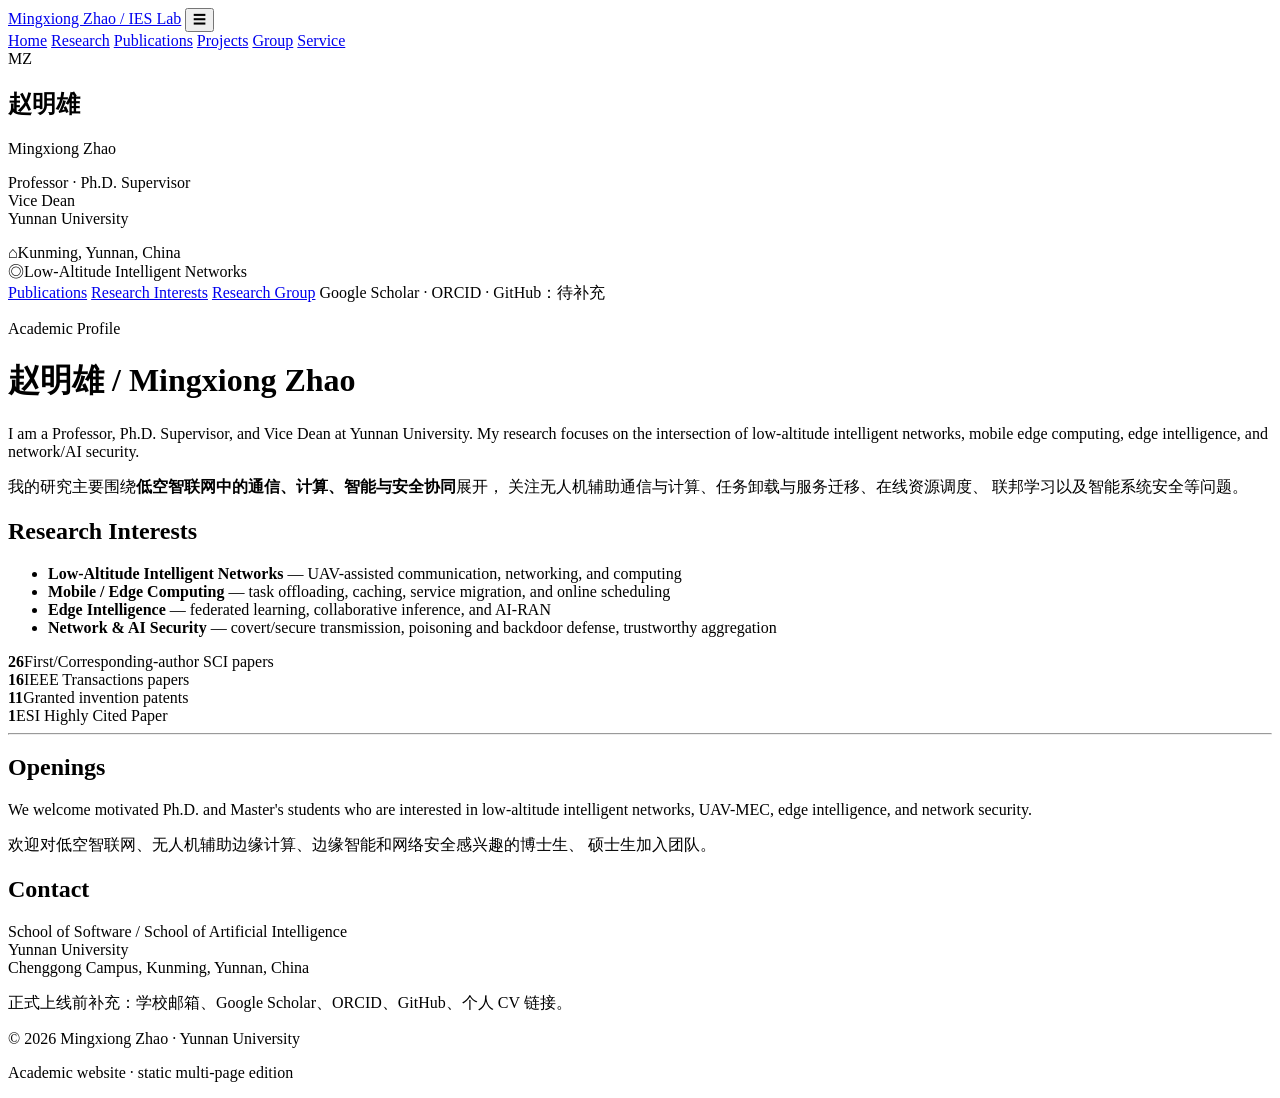
==== index.html @ ae53c0a4 "Add academic homepage" ====
<!doctype html>
<html lang="zh-CN">
<head>
  <meta charset="utf-8">
  <meta name="viewport" content="width=device-width,initial-scale=1">
  <meta name="description" content="Mingxiong Zhao - Professor at Yunnan University. Research on low-altitude intelligent networks, UAV-MEC, edge intelligence and security.">
  <title>Home | Mingxiong Zhao</title>
  <link rel="stylesheet" href="assets/css/main.css">
</head>
<body>
<header class="site-header">
  <div class="navbar">
    <a class="site-title" href="index.html">Mingxiong Zhao <span>/ IES Lab</span></a>
    <button class="menu-btn" aria-label="Toggle navigation" aria-expanded="false">☰</button>
    <nav class="nav-links"><a href="index.html" class="active">Home</a>
<a href="research/">Research</a>
<a href="publications/">Publications</a>
<a href="projects/">Projects</a>
<a href="group/">Group</a>
<a href="service/">Service</a></nav>
  </div>
</header>

<div class="layout">
  <aside class="sidebar">
    <div class="sidebar-inner">
      <div class="avatar" aria-label="Profile photo placeholder">MZ</div>
      <div>
        <h2>赵明雄</h2>
        <p class="name-en">Mingxiong Zhao</p>
        <p class="role">Professor · Ph.D. Supervisor<br>Vice Dean<br>Yunnan University</p>
      </div>
      <div class="sidebar-meta">
        <div class="meta-row"><span class="meta-label">⌂</span><span>Kunming, Yunnan, China</span></div>
        <div class="meta-row"><span class="meta-label">◎</span><span>Low-Altitude Intelligent Networks</span></div>
      </div>
      <div class="sidebar-links">
        <a href="publications/">Publications</a>
        <a href="research/">Research Interests</a>
        <a href="group/">Research Group</a>
        <span class="muted">Google Scholar · ORCID · GitHub：待补充</span>
      </div>
    </div>
  </aside>
  <main class="content">
    
<p class="smallcaps">Academic Profile</p>
<h1>赵明雄 / Mingxiong Zhao</h1>

<p class="lead">
I am a Professor, Ph.D. Supervisor, and Vice Dean at Yunnan University.
My research focuses on the intersection of low-altitude intelligent networks,
mobile edge computing, edge intelligence, and network/AI security.
</p>

<p>
我的研究主要围绕<strong>低空智联网中的通信、计算、智能与安全协同</strong>展开，
关注无人机辅助通信与计算、任务卸载与服务迁移、在线资源调度、
联邦学习以及智能系统安全等问题。
</p>

<h2>Research Interests</h2>
<ul class="interests">
  <li><strong>Low-Altitude Intelligent Networks</strong> — UAV-assisted communication, networking, and computing</li>
  <li><strong>Mobile / Edge Computing</strong> — task offloading, caching, service migration, and online scheduling</li>
  <li><strong>Edge Intelligence</strong> — federated learning, collaborative inference, and AI-RAN</li>
  <li><strong>Network & AI Security</strong> — covert/secure transmission, poisoning and backdoor defense, trustworthy aggregation</li>
</ul>

<div class="quick-stats">
  <div class="stat"><strong>26</strong><span>First/Corresponding-author SCI papers</span></div>
  <div class="stat"><strong>16</strong><span>IEEE Transactions papers</span></div>
  <div class="stat"><strong>11</strong><span>Granted invention patents</span></div>
  <div class="stat"><strong>1</strong><span>ESI Highly Cited Paper</span></div>
</div>

<hr class="rule">

<h2>Openings</h2>
<div class="notice">
  <p>
  We welcome motivated Ph.D. and Master's students who are interested in
  low-altitude intelligent networks, UAV-MEC, edge intelligence, and network security.
  </p>
  <p>
  欢迎对低空智联网、无人机辅助边缘计算、边缘智能和网络安全感兴趣的博士生、
  硕士生加入团队。
  </p>
</div>

<h2>Contact</h2>
<p>
School of Software / School of Artificial Intelligence<br>
Yunnan University<br>
Chenggong Campus, Kunming, Yunnan, China
</p>
<p class="muted">正式上线前补充：学校邮箱、Google Scholar、ORCID、GitHub、个人 CV 链接。</p>

  </main>
</div>

<footer class="footer">
  <div class="footer-inner">
    <p>© 2026 Mingxiong Zhao · Yunnan University</p>
    <p>Academic website · static multi-page edition</p>
  </div>
</footer>
<script src="assets/js/main.js"></script>
</body>
</html>
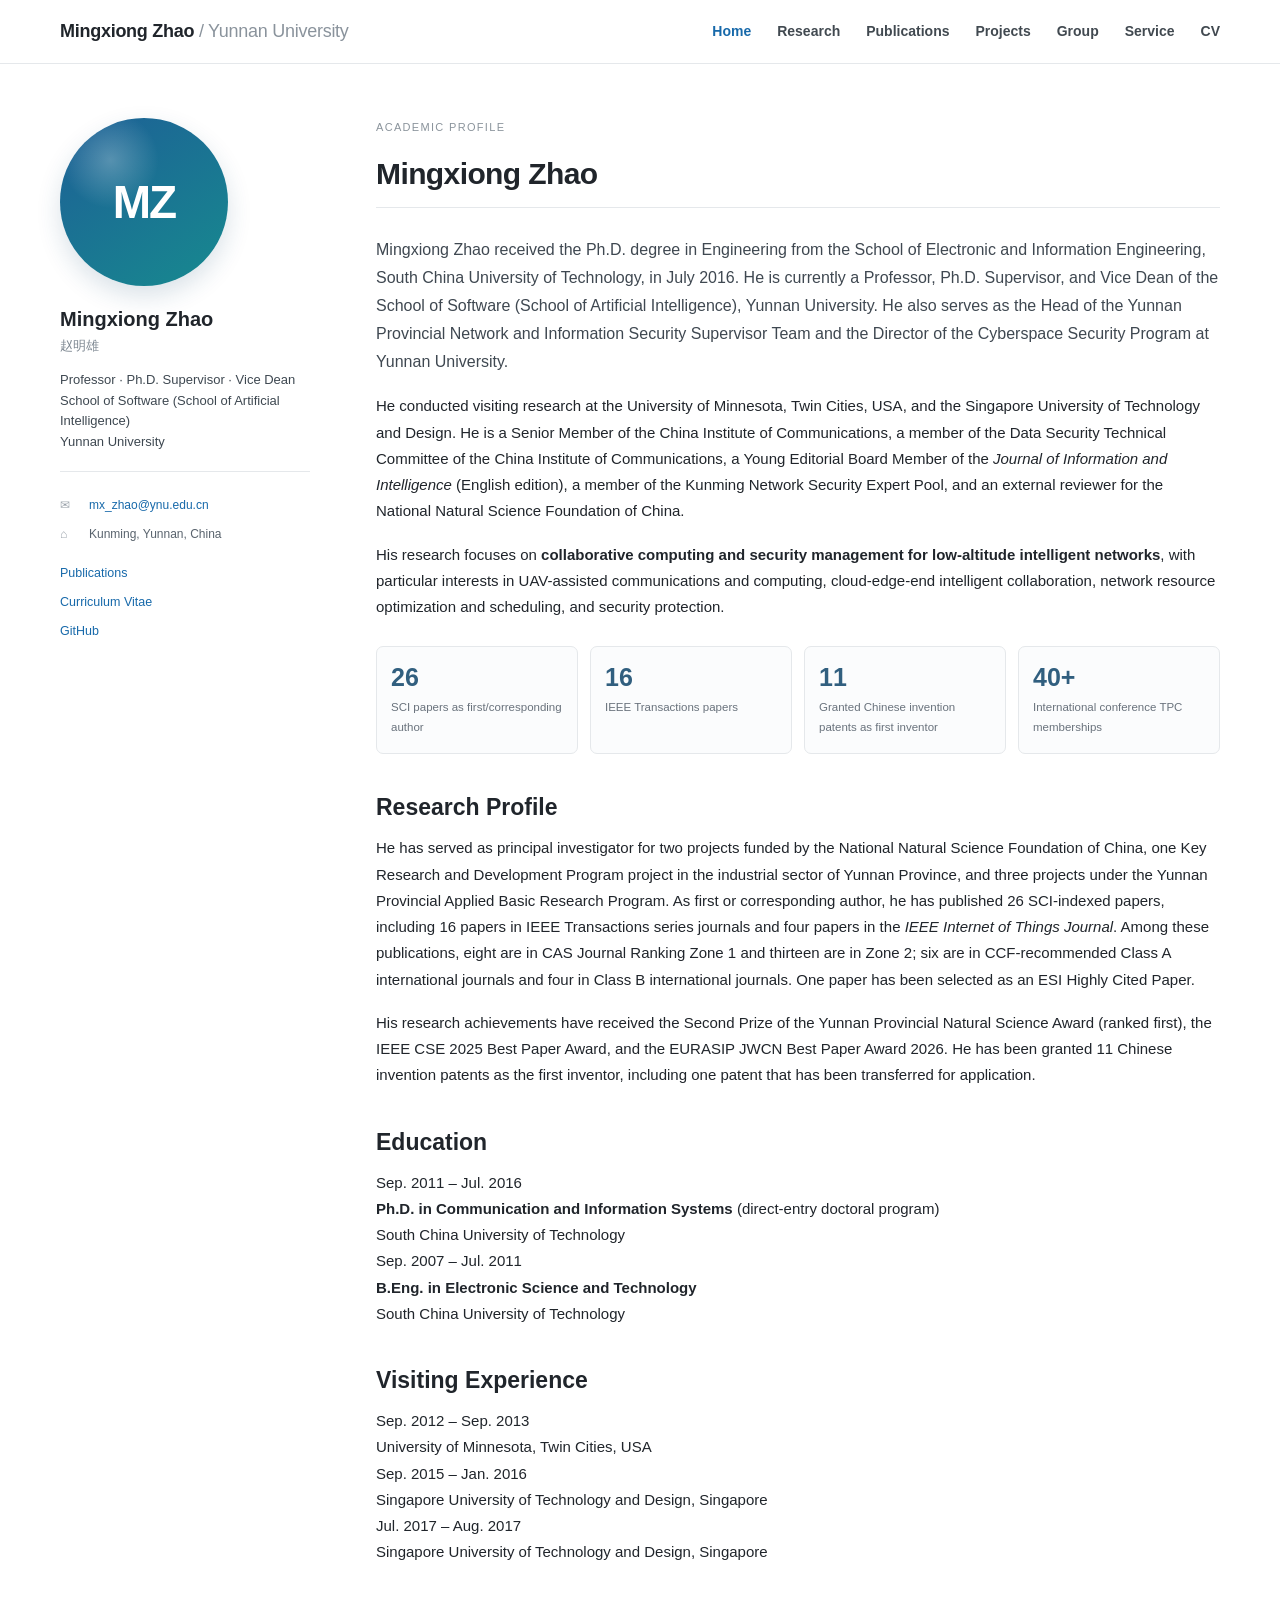
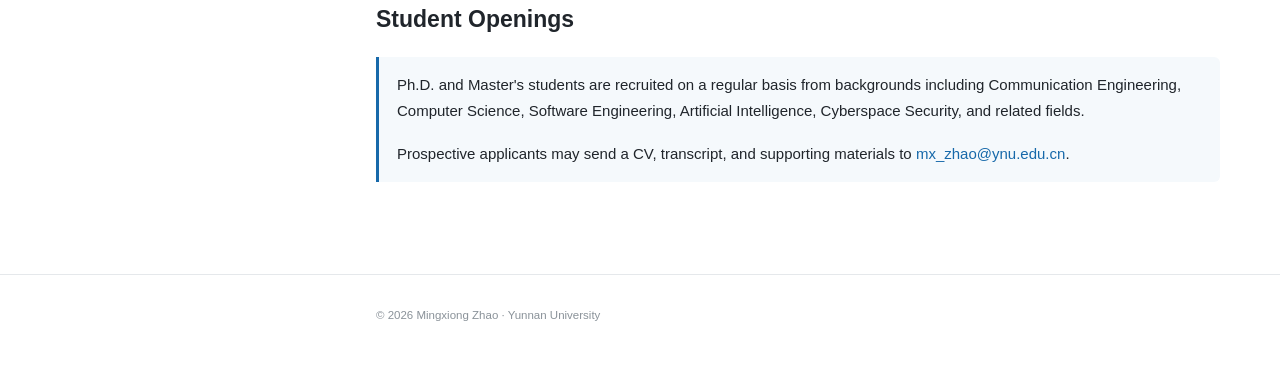
==== commit 09e4c005: "Translate and update academic profile from CV" ====
--- a/index.html
+++ b/index.html
@@ -1,110 +1,24 @@
 <!doctype html>
-<html lang="zh-CN">
+<html lang="en">
 <head>
-  <meta charset="utf-8">
-  <meta name="viewport" content="width=device-width,initial-scale=1">
-  <meta name="description" content="Mingxiong Zhao - Professor at Yunnan University. Research on low-altitude intelligent networks, UAV-MEC, edge intelligence and security.">
-  <title>Home | Mingxiong Zhao</title>
-  <link rel="stylesheet" href="assets/css/main.css">
+<meta charset="utf-8"><meta name="viewport" content="width=device-width,initial-scale=1">
+<meta name="description" content="Mingxiong Zhao, Professor and Ph.D. Supervisor at Yunnan University. Research on low-altitude intelligent networks, UAV-assisted communication and computing, edge intelligence, network optimization, and security.">
+<title>Home | Mingxiong Zhao</title><link rel="stylesheet" href="assets/css/main.css">
 </head>
 <body>
-<header class="site-header">
-  <div class="navbar">
-    <a class="site-title" href="index.html">Mingxiong Zhao <span>/ IES Lab</span></a>
-    <button class="menu-btn" aria-label="Toggle navigation" aria-expanded="false">☰</button>
-    <nav class="nav-links"><a href="index.html" class="active">Home</a>
-<a href="research/">Research</a>
-<a href="publications/">Publications</a>
-<a href="projects/">Projects</a>
-<a href="group/">Group</a>
-<a href="service/">Service</a></nav>
-  </div>
-</header>
-
+<header class="site-header"><div class="navbar"><a class="site-title" href="index.html">Mingxiong Zhao <span>/ Yunnan University</span></a><button class="menu-btn" aria-label="Toggle navigation" aria-expanded="false">☰</button><nav class="nav-links"><a href="index.html" class="active">Home</a><a href="research/">Research</a><a href="publications/">Publications</a><a href="projects/">Projects</a><a href="group/">Group</a><a href="service/">Service</a><a href="cv/">CV</a></nav></div></header>
 <div class="layout">
-  <aside class="sidebar">
-    <div class="sidebar-inner">
-      <div class="avatar" aria-label="Profile photo placeholder">MZ</div>
-      <div>
-        <h2>赵明雄</h2>
-        <p class="name-en">Mingxiong Zhao</p>
-        <p class="role">Professor · Ph.D. Supervisor<br>Vice Dean<br>Yunnan University</p>
-      </div>
-      <div class="sidebar-meta">
-        <div class="meta-row"><span class="meta-label">⌂</span><span>Kunming, Yunnan, China</span></div>
-        <div class="meta-row"><span class="meta-label">◎</span><span>Low-Altitude Intelligent Networks</span></div>
-      </div>
-      <div class="sidebar-links">
-        <a href="publications/">Publications</a>
-        <a href="research/">Research Interests</a>
-        <a href="group/">Research Group</a>
-        <span class="muted">Google Scholar · ORCID · GitHub：待补充</span>
-      </div>
-    </div>
-  </aside>
-  <main class="content">
-    
-<p class="smallcaps">Academic Profile</p>
-<h1>赵明雄 / Mingxiong Zhao</h1>
-
-<p class="lead">
-I am a Professor, Ph.D. Supervisor, and Vice Dean at Yunnan University.
-My research focuses on the intersection of low-altitude intelligent networks,
-mobile edge computing, edge intelligence, and network/AI security.
-</p>
-
-<p>
-我的研究主要围绕<strong>低空智联网中的通信、计算、智能与安全协同</strong>展开，
-关注无人机辅助通信与计算、任务卸载与服务迁移、在线资源调度、
-联邦学习以及智能系统安全等问题。
-</p>
-
-<h2>Research Interests</h2>
-<ul class="interests">
-  <li><strong>Low-Altitude Intelligent Networks</strong> — UAV-assisted communication, networking, and computing</li>
-  <li><strong>Mobile / Edge Computing</strong> — task offloading, caching, service migration, and online scheduling</li>
-  <li><strong>Edge Intelligence</strong> — federated learning, collaborative inference, and AI-RAN</li>
-  <li><strong>Network & AI Security</strong> — covert/secure transmission, poisoning and backdoor defense, trustworthy aggregation</li>
-</ul>
-
-<div class="quick-stats">
-  <div class="stat"><strong>26</strong><span>First/Corresponding-author SCI papers</span></div>
-  <div class="stat"><strong>16</strong><span>IEEE Transactions papers</span></div>
-  <div class="stat"><strong>11</strong><span>Granted invention patents</span></div>
-  <div class="stat"><strong>1</strong><span>ESI Highly Cited Paper</span></div>
-</div>
-
-<hr class="rule">
-
-<h2>Openings</h2>
-<div class="notice">
-  <p>
-  We welcome motivated Ph.D. and Master's students who are interested in
-  low-altitude intelligent networks, UAV-MEC, edge intelligence, and network security.
-  </p>
-  <p>
-  欢迎对低空智联网、无人机辅助边缘计算、边缘智能和网络安全感兴趣的博士生、
-  硕士生加入团队。
-  </p>
-</div>
-
-<h2>Contact</h2>
-<p>
-School of Software / School of Artificial Intelligence<br>
-Yunnan University<br>
-Chenggong Campus, Kunming, Yunnan, China
-</p>
-<p class="muted">正式上线前补充：学校邮箱、Google Scholar、ORCID、GitHub、个人 CV 链接。</p>
-
-  </main>
-</div>
-
-<footer class="footer">
-  <div class="footer-inner">
-    <p>© 2026 Mingxiong Zhao · Yunnan University</p>
-    <p>Academic website · static multi-page edition</p>
-  </div>
-</footer>
-<script src="assets/js/main.js"></script>
-</body>
-</html>+<aside class="sidebar"><div class="sidebar-inner"><div class="avatar" aria-label="Profile photo placeholder">MZ</div><div><h2>Mingxiong Zhao</h2><p class="name-en">赵明雄</p><p class="role">Professor · Ph.D. Supervisor · Vice Dean<br>School of Software (School of Artificial Intelligence)<br>Yunnan University</p></div><div class="sidebar-meta"><div class="meta-row"><span class="meta-label">✉</span><span><a href="mailto:mx_zhao@ynu.edu.cn">mx_zhao@ynu.edu.cn</a></span></div><div class="meta-row"><span class="meta-label">⌂</span><span>Kunming, Yunnan, China</span></div></div><div class="sidebar-links"><a href="publications/">Publications</a><a href="cv/">Curriculum Vitae</a><a href="https://github.com/zhao-ynu">GitHub</a></div></div></aside>
+<main class="content">
+<p class="smallcaps">Academic Profile</p><h1>Mingxiong Zhao</h1>
+<p class="lead">Mingxiong Zhao received the Ph.D. degree in Engineering from the School of Electronic and Information Engineering, South China University of Technology, in July 2016. He is currently a Professor, Ph.D. Supervisor, and Vice Dean of the School of Software (School of Artificial Intelligence), Yunnan University. He also serves as the Head of the Yunnan Provincial Network and Information Security Supervisor Team and the Director of the Cyberspace Security Program at Yunnan University.</p>
+<p>He conducted visiting research at the University of Minnesota, Twin Cities, USA, and the Singapore University of Technology and Design. He is a Senior Member of the China Institute of Communications, a member of the Data Security Technical Committee of the China Institute of Communications, a Young Editorial Board Member of the <em>Journal of Information and Intelligence</em> (English edition), a member of the Kunming Network Security Expert Pool, and an external reviewer for the National Natural Science Foundation of China.</p>
+<p>His research focuses on <strong>collaborative computing and security management for low-altitude intelligent networks</strong>, with particular interests in UAV-assisted communications and computing, cloud-edge-end intelligent collaboration, network resource optimization and scheduling, and security protection.</p>
+<div class="quick-stats"><div class="stat"><strong>26</strong><span>SCI papers as first/corresponding author</span></div><div class="stat"><strong>16</strong><span>IEEE Transactions papers</span></div><div class="stat"><strong>11</strong><span>Granted Chinese invention patents as first inventor</span></div><div class="stat"><strong>40+</strong><span>International conference TPC memberships</span></div></div>
+<h2>Research Profile</h2><p>He has served as principal investigator for two projects funded by the National Natural Science Foundation of China, one Key Research and Development Program project in the industrial sector of Yunnan Province, and three projects under the Yunnan Provincial Applied Basic Research Program. As first or corresponding author, he has published 26 SCI-indexed papers, including 16 papers in IEEE Transactions series journals and four papers in the <em>IEEE Internet of Things Journal</em>. Among these publications, eight are in CAS Journal Ranking Zone 1 and thirteen are in Zone 2; six are in CCF-recommended Class A international journals and four in Class B international journals. One paper has been selected as an ESI Highly Cited Paper.</p>
+<p>His research achievements have received the Second Prize of the Yunnan Provincial Natural Science Award (ranked first), the IEEE CSE 2025 Best Paper Award, and the EURASIP JWCN Best Paper Award 2026. He has been granted 11 Chinese invention patents as the first inventor, including one patent that has been transferred for application.</p>
+<h2>Education</h2><div class="cv-item"><span class="cv-date">Sep. 2011 – Jul. 2016</span><div><strong>Ph.D. in Communication and Information Systems</strong> (direct-entry doctoral program)<br>South China University of Technology</div></div><div class="cv-item"><span class="cv-date">Sep. 2007 – Jul. 2011</span><div><strong>B.Eng. in Electronic Science and Technology</strong><br>South China University of Technology</div></div>
+<h2>Visiting Experience</h2><div class="cv-item"><span class="cv-date">Sep. 2012 – Sep. 2013</span><div>University of Minnesota, Twin Cities, USA</div></div><div class="cv-item"><span class="cv-date">Sep. 2015 – Jan. 2016</span><div>Singapore University of Technology and Design, Singapore</div></div><div class="cv-item"><span class="cv-date">Jul. 2017 – Aug. 2017</span><div>Singapore University of Technology and Design, Singapore</div></div>
+<h2>Student Openings</h2><div class="notice"><p>Ph.D. and Master's students are recruited on a regular basis from backgrounds including Communication Engineering, Computer Science, Software Engineering, Artificial Intelligence, Cyberspace Security, and related fields.</p><p>Prospective applicants may send a CV, transcript, and supporting materials to <a href="mailto:mx_zhao@ynu.edu.cn">mx_zhao@ynu.edu.cn</a>.</p></div>
+</main></div>
+<footer class="footer"><div class="footer-inner"><p>© 2026 Mingxiong Zhao · Yunnan University</p></div></footer><script src="assets/js/main.js"></script></body></html>
--- a/assets/css/main.css
+++ b/assets/css/main.css
@@ -0,0 +1 @@
+:root{--ink:#20252b;--muted:#69727c;--line:#e5e8eb;--paper:#fff;--wash:#f7f8fa;--accent:#1769aa;--accent2:#137f88;--navh:64px;--content:1160px;--side:250px}*{box-sizing:border-box}html{scroll-behavior:smooth}body{margin:0;color:var(--ink);background:var(--paper);font-family:-apple-system,BlinkMacSystemFont,"Segoe UI","Helvetica Neue","PingFang SC","Hiragino Sans GB","Microsoft YaHei",Arial,sans-serif;font-size:15px;line-height:1.75}a{color:var(--accent);text-decoration:none}a:hover{text-decoration:underline}.site-header{height:var(--navh);border-bottom:1px solid var(--line);background:rgba(255,255,255,.96);position:sticky;top:0;z-index:30;backdrop-filter:blur(10px)}.navbar{width:min(calc(100% - 36px),var(--content));height:100%;margin:0 auto;display:flex;align-items:center;justify-content:space-between;gap:24px}.site-title{color:var(--ink);font-size:18px;font-weight:700;letter-spacing:-.015em}.site-title:hover{text-decoration:none;color:var(--accent)}.site-title span{color:#8a939c;font-weight:500}.nav-links{display:flex;align-items:center;gap:26px}.nav-links a{color:#414950;font-size:14px;font-weight:550}.nav-links a.active{color:var(--accent);font-weight:700}.menu-btn{display:none;border:0;background:transparent;font-size:24px;cursor:pointer}.layout{width:min(calc(100% - 36px),var(--content));margin:0 auto;display:grid;grid-template-columns:var(--side) minmax(0,1fr);gap:66px;padding:54px 0 70px}.sidebar{position:relative}.sidebar-inner{position:sticky;top:calc(var(--navh) + 34px)}.avatar{width:168px;height:168px;border-radius:50%;display:grid;place-items:center;color:white;font-weight:750;font-size:46px;letter-spacing:-.04em;background:radial-gradient(circle at 30% 25%,rgba(255,255,255,.26),transparent 28%),linear-gradient(145deg,#1d5f96,#178a8f);box-shadow:0 10px 25px rgba(25,73,110,.16)}.sidebar h2{margin:20px 0 0;font-size:20px;line-height:1.35}.sidebar .name-en{margin:2px 0 12px;color:#7d8791;font-size:13px}.sidebar .role{margin:0;color:#3e4851;font-size:13px;line-height:1.6}.sidebar-meta{margin-top:18px;padding-top:15px;border-top:1px solid var(--line)}.meta-row{display:flex;gap:9px;margin:8px 0;color:#59636d;font-size:12px}.meta-label{min-width:20px;color:#9aa2aa}.sidebar-links{margin-top:18px;display:flex;flex-direction:column;gap:7px}.sidebar-links a{font-size:12.5px}.content{min-width:0}.content h1{margin:0 0 28px;padding-bottom:14px;border-bottom:1px solid var(--line);font-size:30px;line-height:1.3;letter-spacing:-.02em}.content h2{margin:38px 0 12px;font-size:23px;line-height:1.35}.content h3{margin:28px 0 8px;font-size:18px;line-height:1.4}.content p{margin:0 0 17px}.lead{font-size:16px;color:#3f4851}.muted{color:var(--muted)}.rule{border:0;border-top:1px solid var(--line);margin:28px 0}.notice{border-left:3px solid var(--accent);background:#f5f9fc;padding:15px 18px;margin:22px 0;border-radius:0 6px 6px 0}.notice p:last-child{margin-bottom:0}.interests{padding-left:22px}.interests li{margin:6px 0}.quick-stats{display:grid;grid-template-columns:repeat(4,1fr);gap:12px;margin:26px 0 30px}.stat{border:1px solid var(--line);border-radius:7px;padding:16px 14px;background:#fbfcfd}.stat strong{display:block;font-size:25px;line-height:1.15;color:#315f7f}.stat span{display:block;margin-top:5px;color:var(--muted);font-size:11.5px}.research-block{display:grid;grid-template-columns:72px 1fr;gap:18px;padding:22px 0;border-bottom:1px solid var(--line)}.research-no{width:54px;height:54px;border-radius:50%;display:grid;place-items:center;border:1px solid #ced8e0;color:var(--accent);font-weight:700}.research-block h2{margin:0 0 7px;font-size:21px}.research-block p:last-child{margin-bottom:0}.pub-toc{padding:14px 18px;background:var(--wash);border:1px solid var(--line);border-radius:6px;margin:18px 0 28px}.pub-toc strong{display:block;margin-bottom:5px}.pub-toc a{margin-right:14px;font-size:13px}.pub-list{padding-left:20px}.pub-list li{margin:0 0 15px;padding-left:4px}.pub-title{font-weight:650;color:#242b31}.badge{display:inline-block;margin-left:6px;padding:1px 6px;border-radius:4px;background:#edf5fa;color:#23628c;font-size:10px;font-weight:750;vertical-align:1px}.year-title{font-size:18px!important;margin-top:28px!important;color:#37404a}.project{display:grid;grid-template-columns:120px 1fr;gap:16px;padding:19px 0;border-bottom:1px solid var(--line)}.project .date{color:#66727d;font-size:13px;font-weight:650}.project h3{margin:0 0 5px;font-size:17px}.project p{margin:0;color:#5c6670}.group-stats{display:grid;grid-template-columns:repeat(3,1fr);gap:12px;margin:18px 0 28px}.group-stat{background:var(--wash);border-radius:6px;padding:17px}.group-stat strong{display:block;font-size:24px;color:var(--accent)}.group-stat span{font-size:12px;color:var(--muted)}.topic-grid{display:grid;grid-template-columns:repeat(2,1fr);gap:12px}.topic-card{border:1px solid var(--line);border-radius:6px;padding:16px}.topic-card h3{margin:0 0 6px;font-size:16px}.topic-card p{margin:0;font-size:13px;color:var(--muted)}.service-list{padding-left:20px}.service-list li{margin-bottom:9px}.footer{border-top:1px solid var(--line);padding:28px 0 40px;color:#8a9299;font-size:11.5px}.footer-inner{width:min(calc(100% - 36px),var(--content));margin:0 auto;padding-left:calc(var(--side) + 66px)}.footer p{margin:2px 0}.smallcaps{font-size:11px;letter-spacing:.12em;text-transform:uppercase;color:#8b949c}.highlight-box{margin:24px 0;padding:20px;border:1px solid #dbe5ea;background:#fbfdfe;border-radius:7px}.highlight-box h3{margin:0 0 8px}@media(max-width:900px){.layout{grid-template-columns:1fr;gap:30px;padding-top:32px}.sidebar-inner{position:static;display:grid;grid-template-columns:110px 1fr;column-gap:20px}.avatar{width:110px;height:110px;font-size:32px}.sidebar h2{margin-top:6px}.sidebar-meta,.sidebar-links{grid-column:1/-1}.quick-stats{grid-template-columns:repeat(2,1fr)}.footer-inner{padding-left:0}}@media(max-width:720px){:root{--navh:58px}.menu-btn{display:block}.nav-links{display:none;position:absolute;top:var(--navh);left:0;right:0;flex-direction:column;align-items:flex-start;gap:0;padding:10px 18px 16px;background:white;border-bottom:1px solid var(--line)}.nav-links.open{display:flex}.nav-links a{width:100%;padding:8px 0}.site-title{font-size:16px}.layout{width:min(calc(100% - 28px),var(--content))}.content h1{font-size:27px}.research-block,.project{grid-template-columns:1fr}.topic-grid,.group-stats{grid-template-columns:1fr}}
